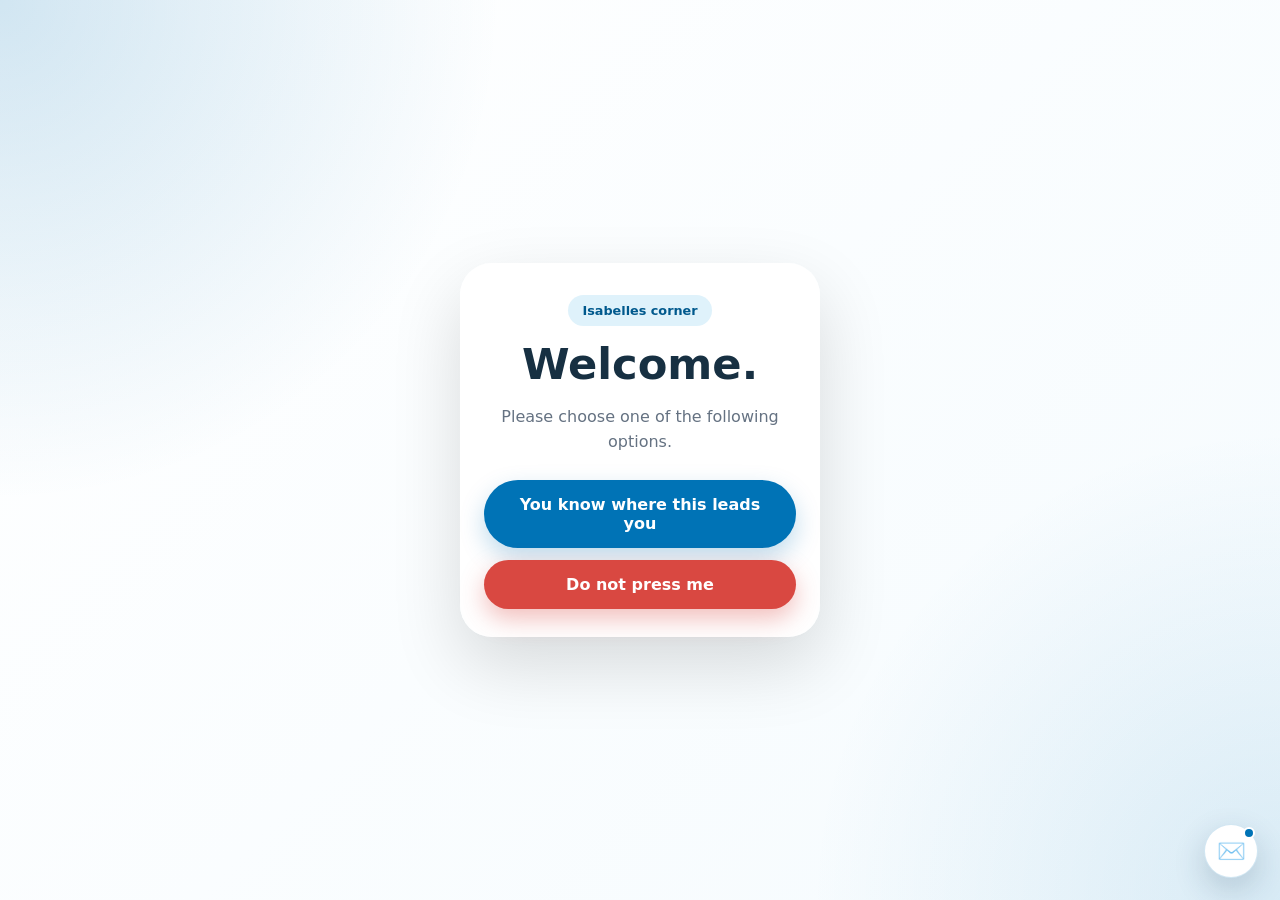
==== index.html @ 35ef5a56 "updates" ====
<!DOCTYPE html>
<html lang="en">
<head>
  <meta charset="UTF-8">
  <meta name="viewport" content="width=device-width, initial-scale=1.0">

  <title>Decision Support Tool</title>

  <link rel="stylesheet" href="style.css">
</head>

<body>
  <main class="landing-page">
    <section class="landing-card">
      <p class="eyebrow">Isabelles corner</p>

      <h1>Welcome.</h1>

      <p class="intro">
        Please choose one of the following options.
      </p>

      <div class="landing-actions">
        <a class="landing-btn primary" href="proposal.html">
          You know where this leads you
        </a>

        <a class="landing-btn danger" href="meme.html">
         Do not press me
        </a>
      </div>
    </section>
  </main>

<!-- Small message button -->
<button
  class="letter-button"
  id="letterButton"
  type="button"
  aria-label="Open message"
>
  ✉️
  <span class="letter-notification"></span>
</button>

<!-- Message popup -->
<div class="letter-overlay hidden" id="letterOverlay">
  <section class="letter-card" role="dialog" aria-modal="true">
    <button
      class="letter-close"
      id="letterClose"
      type="button"
      aria-label="Close message"
    >
      ×
    </button>

    <p class="eyebrow">Incoming message</p>

    <h1>Wizard Stick</h1>

    <div class="letter-content">
      <p>I miss you loads.</p>

      <p>
        Hope you love Italy as much as I do. 💙
      </p>
    </div>

    <button
      class="landing-btn primary"
      id="letterCloseButton"
      type="button"
    >
      Message received
    </button>
  </section>
</div>

<script>
  const letterButton =
    document.getElementById("letterButton");

  const letterOverlay =
    document.getElementById("letterOverlay");

  const letterClose =
    document.getElementById("letterClose");

  const letterCloseButton =
    document.getElementById("letterCloseButton");

  function openLetter() {
    letterOverlay.classList.remove("hidden");
    document.body.classList.add("modal-open");
  }

  function closeLetter() {
    letterOverlay.classList.add("hidden");
    document.body.classList.remove("modal-open");
  }

  letterButton.addEventListener("click", openLetter);
  letterClose.addEventListener("click", closeLetter);
  letterCloseButton.addEventListener("click", closeLetter);

  letterOverlay.addEventListener("click", (event) => {
    if (event.target === letterOverlay) {
      closeLetter();
    }
  });

  document.addEventListener("keydown", (event) => {
    if (
      event.key === "Escape" &&
      !letterOverlay.classList.contains("hidden")
    ) {
      closeLetter();
    }
  });
</script>  
</body>

</html>
---- style.css ----
:root {
  --blue: #0073B6;
  --blue-dark: #00598d;
  --blue-soft: #dff2fb;
  --blue-pale: #f5fbfe;
  --text: #173042;
  --muted: #657282;
}

* {
  margin: 0;
  padding: 0;
  box-sizing: border-box;
}

body {
  min-height: 100vh;
  overflow: hidden;
  font-family: system-ui, -apple-system, BlinkMacSystemFont, "Segoe UI", sans-serif;
  background:
    radial-gradient(circle at top left, rgba(0,115,182,.18), transparent 32%),
    radial-gradient(circle at bottom right, rgba(0,115,182,.12), transparent 30%),
    linear-gradient(135deg,#ffffff,var(--blue-pale));
  color: var(--text);
}

#photoBackground {
  position: fixed;
  inset: 0;
  height: 100dvh;
  pointer-events: none;
  overflow: hidden;
  z-index: 1;
  transition: opacity .45s ease;
}

#photoBackground.hide-photos {
  opacity: 0;
}

.bg-photo {
  position: absolute;
  width: 92px;
  aspect-ratio: 1;
  object-fit: cover;
  border: 7px solid white;
  border-bottom: 18px solid white;
  border-radius: 8px;
  box-shadow: 0 15px 35px rgba(0,0,0,.18);
  opacity: 0;
  transform: scale(.75) rotate(-6deg);
  transition: opacity .6s ease, transform .6s ease;
}

.bg-photo.show {
  opacity: .92;
  transform: scale(1) rotate(var(--rotation));
}

#confettiLayer {
  position: fixed;
  inset: 0;
  pointer-events: none;
  z-index: 50;
  overflow: hidden;
}

.confetti {
  position: absolute;
  top: -30px;
  font-size: 24px;
  animation: fall 1.8s linear forwards;
}

.app {
  position: relative;
  min-height: 100vh;
  display: grid;
  place-items: center;
  padding: 20px;
  z-index: 20;
}

.card {
  width: min(315px, 88vw);
  padding: 28px 20px 22px;
  border-radius: 32px;
  background: rgba(255,255,255,.98);
  backdrop-filter: blur(14px);
  box-shadow: 0 28px 70px rgba(0,0,0,.14);
  text-align: center;
  position: relative;
  z-index: 30;
}

.eyebrow {
  display: inline-block;
  padding: 8px 14px;
  border-radius: 999px;
  background: var(--blue-soft);
  color: var(--blue-dark);
  font-weight: 700;
  font-size: .8rem;
  margin-bottom: 16px;
}

h1 {
  font-size: clamp(1.8rem, 7vw, 2.7rem);
  line-height: 1.05;
}

.intro {
  margin: 18px auto 20px;
  color: var(--muted);
  max-width: 280px;
  line-height: 1.55;
}

.final-line {
  margin: 18px auto 22px;
  color: var(--blue-dark);
  font-weight: 850;
  font-size: 1.1rem;
  line-height: 1.45;
}

.score {
  margin-top: 8px;
  color: var(--muted);
  font-size: .85rem;
}

.achievement {
  margin-top: 10px;
  color: var(--blue-dark);
  font-weight: 800;
  min-height: 22px;
}

.photo-pop {
  animation: photoPop .45s ease;
}

@keyframes photoPop {
  0% { transform: scale(.75) rotate(var(--rotation)); }
  70% { transform: scale(1.08) rotate(var(--rotation)); }
  100% { transform: scale(1) rotate(var(--rotation)); }
}

.button-stage {
  position: relative;
  height: 95px;
  overflow: hidden;
}

.lego-walk {
  font-size: 2rem;
  margin: 10px 0;
  animation: legoWalk 3s ease-in-out forwards;
}

@keyframes legoWalk {
  from {
    transform: translateX(-120px);
    opacity: 0;
  }
  15% {
    opacity: 1;
  }
  to {
    transform: translateX(120px);
    opacity: 0;
  }
}
.btn {
  position: absolute;
  border: none;
  border-radius: 999px;
  padding: 14px 28px;
  font-size: 1rem;
  font-weight: 800;
  cursor: pointer;
  touch-action: manipulation;
  transition:
    left .5s ease,
    top .5s ease,
    transform .3s ease;
}

.yes {
  background: var(--blue);
  color: white;
  box-shadow: 0 10px 25px rgba(0,115,182,.25);
}

.no {
  background: #eef3f7;
  color: #4f5f68;
}

#yesBtn {
  left: 28%;
  top: 50%;
  transform: translate(-50%,-50%);
}

#noBtn {
  left: 72%;
  top: 50%;
  transform: translate(-50%,-50%);
}

.replay {
  position: static;
  transform: none;
  margin-top: 10px;
}

.hint {
  min-height: 24px;
  margin-top: 12px;
  color: var(--muted);
}



@media(max-width:600px) {
  .bg-photo {
    width: 76px;
    border: 5px solid white;
    border-bottom: 13px solid white;
  }


  .card {
    width: min(315px, 88vw);
  }
}

@keyframes fall {
  to {
    transform: translateY(110vh) rotate(720deg);
    opacity: 0;
  }
}

@keyframes pulse {

    0%{
        transform:translate(-50%,-50%) scale(1);
    }

    50%{
        transform:translate(-50%,-50%) scale(1.08);
    }

    100%{
        transform:translate(-50%,-50%) scale(1);
    }

}
.landing-page,
.meme-page {
  min-height: 100dvh;
  display: grid;
  place-items: center;
  padding: 20px;
}

.landing-card,
.sequence-card,
.meme-card {
  width: min(360px, 92vw);
  padding: 32px 24px 28px;
  border-radius: 32px;
  background: rgba(255, 255, 255, 0.98);
  box-shadow: 0 28px 70px rgba(0, 0, 0, 0.14);
  text-align: center;
}

.landing-actions {
  display: grid;
  gap: 12px;
  margin-top: 26px;
}

.landing-btn {
  display: block;
  width: 100%;
  padding: 15px 22px;
  border: none;
  border-radius: 999px;
  font-family: inherit;
  font-size: 1rem;
  font-weight: 800;
  text-align: center;
  text-decoration: none;
  cursor: pointer;
}

.landing-btn.primary {
  background: var(--blue);
  color: white;
  box-shadow: 0 10px 25px rgba(0, 115, 182, 0.25);
}

.landing-btn.secondary {
  background: #eef3f7;
  color: #4f5f68;
}

.sequence-card {
  min-height: 180px;
  display: grid;
  place-items: center;
}

.meme-card {
  width: min(400px, 92vw);
}

.meme-image {
  display: block;
  width: 100%;
  max-height: 60vh;
  object-fit: contain;
  border-radius: 20px;
  margin-bottom: 18px;
}

.meme-caption {
  margin-bottom: 20px;
  color: var(--muted);
  font-weight: 700;
}

@keyframes sequenceFade {
  from {
    opacity: 0;
    transform: translateY(6px);
  }

  to {
    opacity: 1;
    transform: translateY(0);
  }
}

.landing-btn.danger {
    background: #d94841;
    color: white;
    box-shadow: 0 10px 24px rgba(217,72,65,.35);
}

.landing-btn.danger:hover{
    background:#c63b34;
}

.landing-btn.danger:active{
    transform:scale(.97);
}
/* Floating letter */

.letter-button {
  position: fixed;
  right: 22px;
  bottom: 22px;
  z-index: 150;

  width: 54px;
  height: 54px;

  display: grid;
  place-items: center;

  border: 1px solid rgba(0, 115, 182, 0.18);
  border-radius: 50%;

  background: white;
  box-shadow: 0 12px 32px rgba(18, 57, 84, 0.2);

  font-size: 1.45rem;
  cursor: pointer;

  transition:
    transform 180ms ease,
    box-shadow 180ms ease;
}

.letter-button:hover {
  transform: translateY(-3px);
  box-shadow: 0 16px 38px rgba(18, 57, 84, 0.25);
}

.letter-button:active {
  transform: scale(0.94);
}

.letter-notification {
  position: absolute;
  top: 2px;
  right: 2px;

  width: 12px;
  height: 12px;

  border: 2px solid white;
  border-radius: 50%;
  background: var(--blue);
}

/* Message overlay */

.letter-overlay {
  position: fixed;
  inset: 0;
  z-index: 300;

  display: grid;
  place-items: center;

  padding: 20px;
  background: rgba(17, 35, 48, 0.42);
  backdrop-filter: blur(6px);

  animation: letterFadeIn 220ms ease;
}

.letter-card {
  position: relative;

  width: min(350px, 92vw);
  padding: 32px 24px 26px;

  border-radius: 30px;
  background: rgba(255, 255, 255, 0.98);

  box-shadow: 0 30px 80px rgba(0, 0, 0, 0.22);
  text-align: center;

  animation: letterPopIn 280ms ease;
}

.letter-card h1 {
  margin: 0;
  font-size: clamp(1.8rem, 8vw, 2.5rem);
}

.letter-close {
  position: absolute;
  top: 13px;
  right: 15px;

  width: 34px;
  height: 34px;

  border: none;
  border-radius: 50%;
  background: #eef3f7;
  color: #4f5f68;

  font-size: 1.4rem;
  line-height: 1;
  cursor: pointer;
}

.letter-content {
  margin: 22px 0 24px;
  color: var(--text);
  font-size: 1.08rem;
  line-height: 1.65;
}

.letter-content p {
  margin: 0 0 14px;
}

.letter-content p:last-child {
  margin-bottom: 0;
}

.letter-card .landing-btn {
  position: static;
}

.modal-open {
  overflow: hidden;
}

@keyframes letterFadeIn {
  from {
    opacity: 0;
  }

  to {
    opacity: 1;
  }
}

@keyframes letterPopIn {
  from {
    opacity: 0;
    transform: translateY(12px) scale(0.96);
  }

  to {
    opacity: 1;
    transform: translateY(0) scale(1);
  }
}
.hidden,
.letter-overlay.hidden {
  display: none;
}
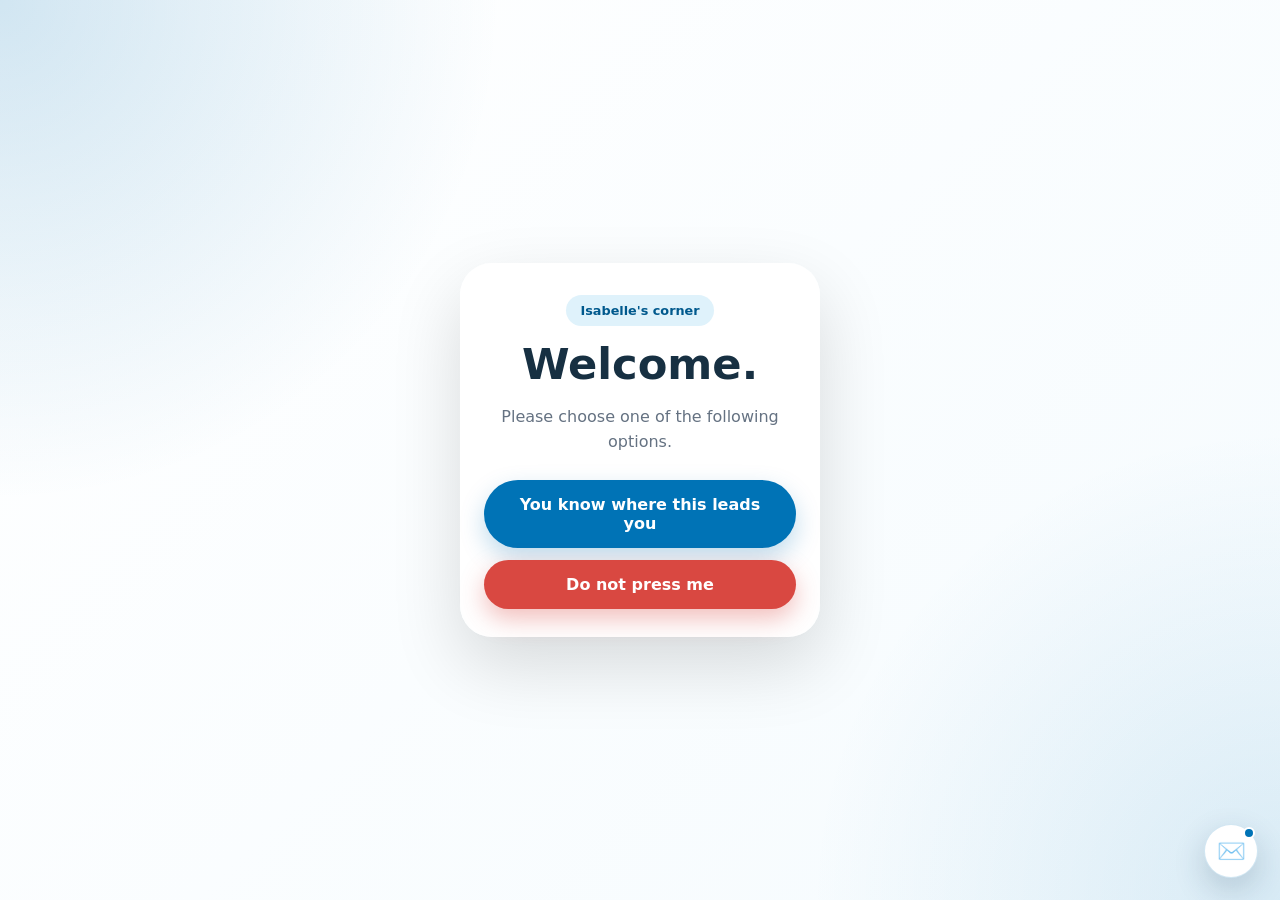
==== commit 91c64ef8: "name update" ====
--- a/index.html
+++ b/index.html
@@ -12,7 +12,7 @@
 <body>
   <main class="landing-page">
     <section class="landing-card">
-      <p class="eyebrow">Isabelles corner</p>
+      <p class="eyebrow">Isabelle's corner</p>
 
       <h1>Welcome.</h1>
 
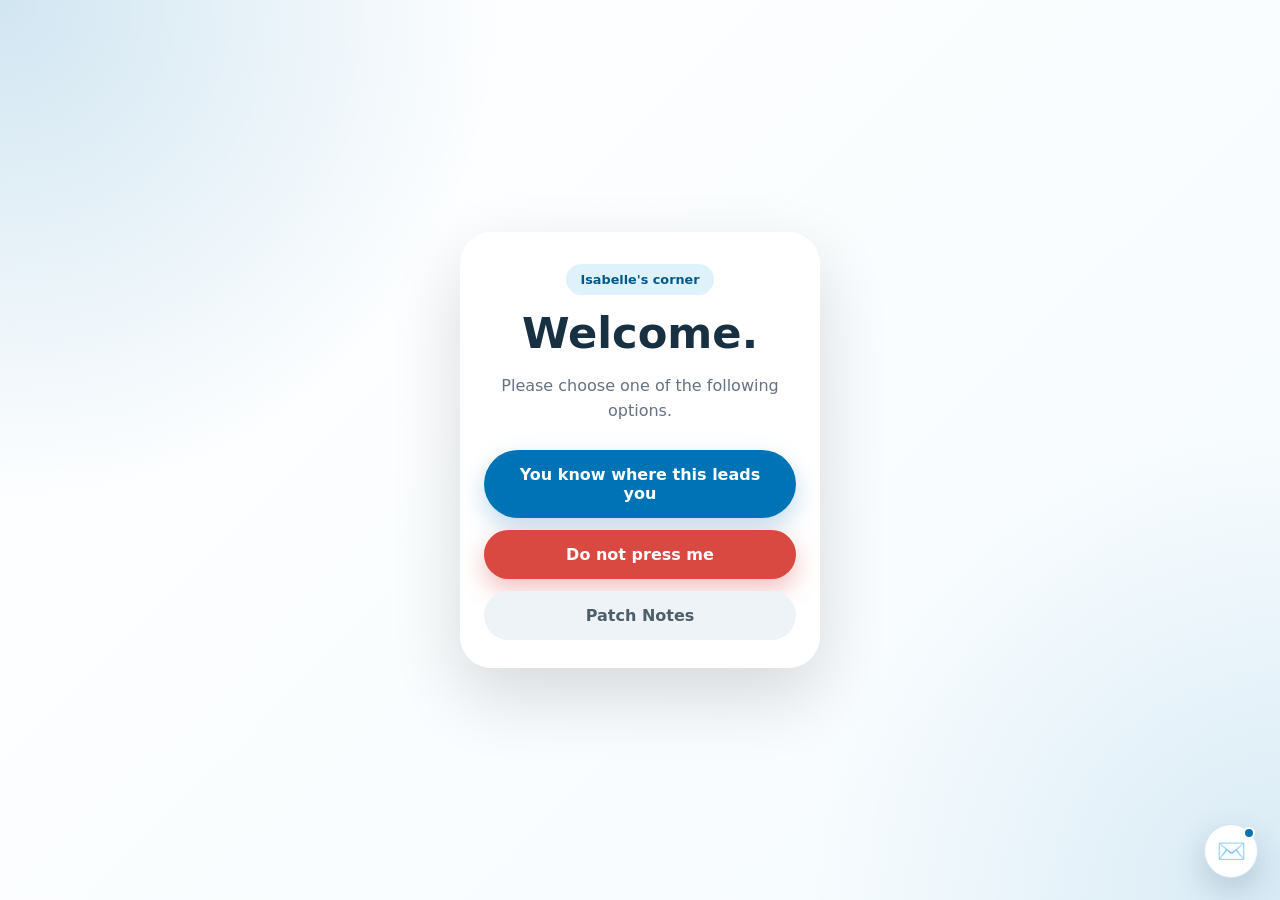
==== commit 76a72f69: "updates" ====
--- a/index.html
+++ b/index.html
@@ -28,6 +28,10 @@
         <a class="landing-btn danger" href="meme.html">
          Do not press me
         </a>
+
+        <a class="landing-btn secondary" href="patchnotes.html">
+          Patch Notes
+        </a>
       </div>
     </section>
   </main>
@@ -57,15 +61,32 @@
 
     <p class="eyebrow">Incoming message</p>
 
-    <h1>Wizard Stick</h1>
+    <h1>Messages</h1>
 
     <div class="letter-content">
-      <p>I miss you loads.</p>
 
-      <p>
-        Hope you love Italy as much as I do. 💙
-      </p>
-    </div>
+  <article class="letter-message newest">
+    <p class="letter-label">New message</p>
+
+    <p>
+      YOU ARE REALLY REALLY HOT. 
+      ABSOLUTELY CANNOT WAIT TO BEND YOU OVER. 
+      Also great boobs, awesome body, literally would not 
+      change a thing. 🩷🩷🩷🩷🩷🩷
+    </p>
+  </article>
+
+  <article class="letter-message">
+    <p class="letter-label">Previous message</p>
+
+    <p>I miss you loads.</p>
+
+    <p>
+      Hope you love Italy as much as I do. 💙
+    </p>
+  </article>
+
+</div>
 
     <button
       class="landing-btn primary"
--- a/style.css
+++ b/style.css
@@ -433,12 +433,23 @@
   padding: 32px 24px 26px;
 
   border-radius: 30px;
-  background: rgba(255, 255, 255, 0.98);
-
-  box-shadow: 0 30px 80px rgba(0, 0, 0, 0.22);
+  background:
+    linear-gradient(
+      145deg,
+      #fff7fb,
+      #ffe7f2
+    );
+
+
+  border: 1px solid rgba(220, 90, 145, 0.22);
+
+  box-shadow:
+    0 30px 80px rgba(180, 70, 120, 0.18);
+
   text-align: center;
 
-  animation: letterPopIn 280ms ease;
+  animation: letterPopIn 280ms ease,
+  gentleMessagePulse 5s ease-in-out 2s infinite;
 }
 
 .letter-card h1 {
@@ -508,7 +519,177 @@
     transform: translateY(0) scale(1);
   }
 }
+
+/* Patch notes */
+
+.patch-page {
+  min-height: 100dvh;
+  padding: 24px 16px 40px;
+  display: block;
+}
+
+.patch-card {
+  width: min(520px, 94vw);
+  margin: 0 auto;
+  padding: 26px 20px 24px;
+  border-radius: 28px;
+  background: rgba(255, 255, 255, 0.98);
+  box-shadow: 0 20px 50px rgba(0, 0, 0, 0.12);
+}
+
+.patch-card > h1 {
+  margin-bottom: 6px;
+}
+
+.patch-version {
+  margin: 0 0 28px;
+  color: var(--muted);
+  font-size: 0.9rem;
+  font-weight: 700;
+}
+
+.patch-entry {
+  margin-bottom: 18px;
+  padding: 18px;
+  border-radius: 18px;
+  border: 1px solid rgba(0, 115, 182, 0.14);
+  border-radius: 22px;
+  background: var(--blue-pale);
+}
+
+.patch-entry.old {
+  opacity: 0.78;
+}
+
+.patch-entry h2 {
+  margin: 0 0 4px;
+  font-size: 1.2rem;
+}
+
+.patch-date {
+  margin: 0 0 16px;
+  color: var(--muted);
+  font-size: 0.8rem;
+}
+
+.patch-entry ul {
+  line-height: 1.5;
+  font-size: 0.95rem;
+}
+
+.patch-entry li + li {
+  margin-top: 4px;
+}
+
+.known-issues {
+  margin-top: 20px;
+  padding-top: 18px;
+  border-top: 1px solid rgba(0, 115, 182, 0.14);
+}
+
+.known-issues h3 {
+  margin: 0 0 10px;
+  color: var(--blue-dark);
+  font-size: 1rem;
+}
+
+.patch-card > .landing-btn {
+  margin-top: 8px;
+}
+.letter-content {
+  display: grid;
+  gap: 14px;
+  margin: 22px 0 24px;
+}
+
+.letter-message {
+  padding: 16px;
+  border-radius: 18px;
+  background: rgba(255, 255, 255, 0.68);
+  border: 1px solid rgba(220, 90, 145, 0.14);
+  text-align: left;
+}
+
+.letter-message.newest {
+  border: 1px solid rgba(220, 90, 145, 0.38);
+
+  box-shadow:
+    0 8px 24px rgba(220, 90, 145, 0.10);
+}
+
+.letter-message p {
+  margin: 0 0 10px;
+  line-height: 1.55;
+}
+
+.letter-message p:last-child {
+  margin-bottom: 0;
+}
+
+.letter-label {
+  color: #b43b72;
+  font-size: 0.75rem;
+  font-weight: 800;
+  text-transform: uppercase;
+  letter-spacing: 0.05em;
+}
+
+.letter-card .eyebrow {
+  background: #ffdbea;
+  color: #a72f67;
+}
+
+.letter-card .letter-close {
+  background: #ffe3ef;
+  color: #9e3764;
+}
+
+.letter-card .landing-btn.primary {
+  background: #d95791;
+  color: white;
+
+  box-shadow:
+    0 10px 25px rgba(217, 87, 145, 0.28);
+
+  transition:
+    background 180ms ease,
+    transform 180ms ease,
+    box-shadow 180ms ease;
+}
+
+.letter-card .landing-btn.primary:hover {
+  background: #c74680;
+
+  box-shadow:
+    0 13px 30px rgba(217, 87, 145, 0.35);
+}
+
+.letter-card .landing-btn.primary:active {
+  transform: scale(0.97);
+}
+
+@keyframes gentleMessagePulse {
+  0%,
+  88%,
+  100% {
+    transform: scale(1);
+    box-shadow:
+      0 30px 80px rgba(180, 70, 120, 0.18);
+  }
+
+  94% {
+    transform: scale(1.018);
+    box-shadow:
+      0 34px 90px rgba(220, 90, 145, 0.28);
+  }
+}
+
+
 .hidden,
 .letter-overlay.hidden {
   display: none;
+}
+body:has(.patch-page) {
+  overflow-y: auto;
+  overflow-x: hidden;
 }
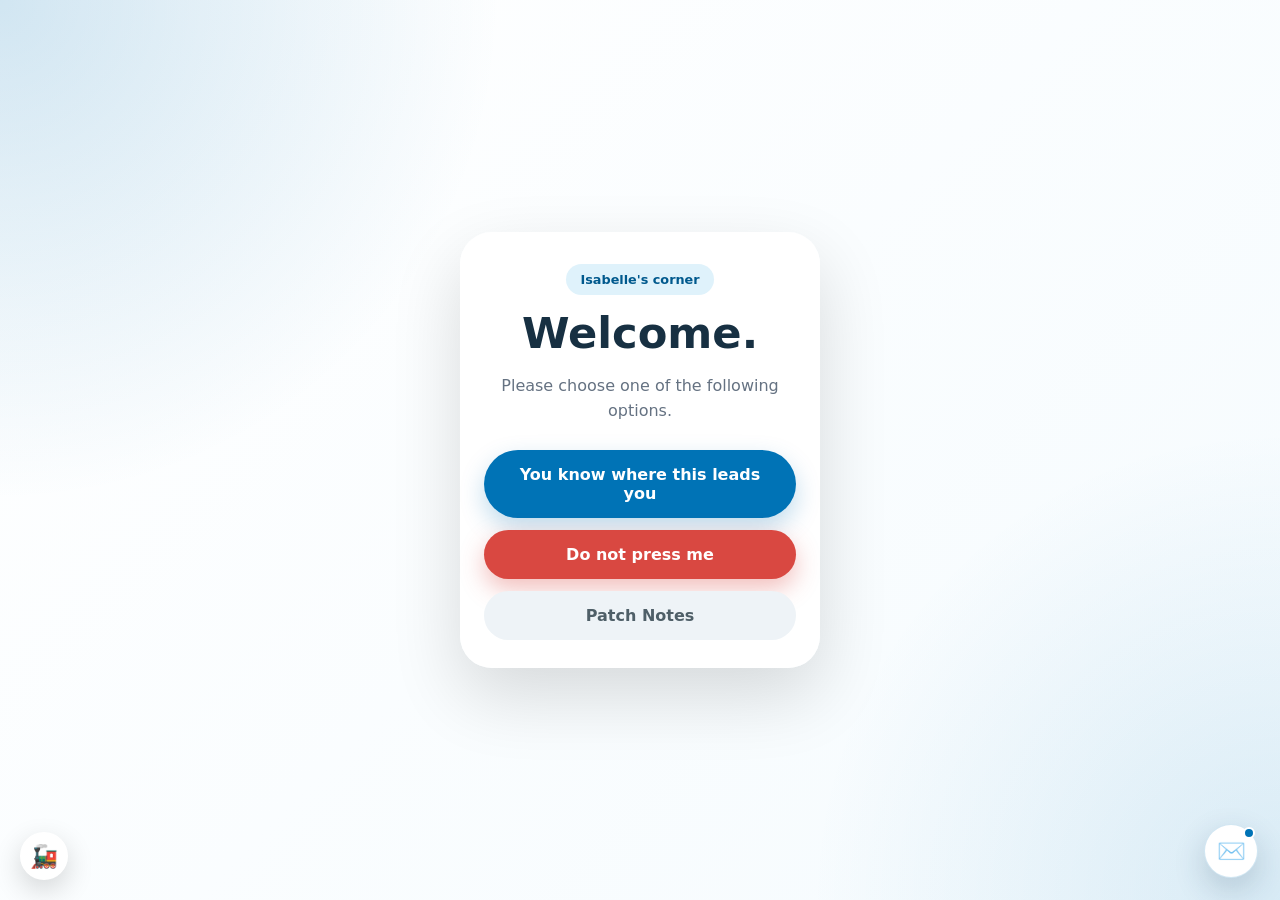
==== commit ce136f3d: "train" ====
--- a/index.html
+++ b/index.html
@@ -98,6 +98,8 @@
   </section>
 </div>
 
+
+
 <script>
   const letterButton =
     document.getElementById("letterButton");
@@ -139,7 +141,64 @@
       closeLetter();
     }
   });
-</script>  
+</script>
+<!-- Tiny train Easter egg -->
+<button
+  class="train-button"
+  id="trainButton"
+  type="button"
+  aria-label="Open train surprise"
+>
+  🚂
+</button>
+
+<div class="train-overlay hidden" id="trainOverlay">
+  <section class="train-card">
+    <button
+      class="train-close"
+      id="trainClose"
+      type="button"
+      aria-label="Close"
+    >
+      ×
+    </button>
+
+    <img
+      src="Images/thomas.jpg"
+      alt="Thomas the Tank Engine"
+      class="thomas-image"
+    >
+
+    <p class="train-caption">
+      You found the train.
+    </p>
+  </section>
+</div>
+
+<script>
+  const trainButton = document.getElementById("trainButton");
+  const trainOverlay = document.getElementById("trainOverlay");
+  const trainClose = document.getElementById("trainClose");
+
+  trainButton.addEventListener("click", function () {
+    trainOverlay.classList.remove("hidden");
+  });
+
+  trainClose.addEventListener("click", function () {
+    trainOverlay.classList.add("hidden");
+  });
+
+  trainOverlay.addEventListener("click", function (event) {
+    if (event.target === trainOverlay) {
+      trainOverlay.classList.add("hidden");
+    }
+  });
+</script>
+
 </body>
-
 </html>
+
+
+</body>
+
+</html>
--- a/style.css
+++ b/style.css
@@ -684,12 +684,111 @@
   }
 }
 
-
-.hidden,
-.letter-overlay.hidden {
+.train-button {
+  position: fixed;
+  left: 20px;
+  bottom: 20px;
+  z-index: 140;
+
+  width: 48px;
+  height: 48px;
+
+  border: none;
+  border-radius: 50%;
+
+  background: white;
+  box-shadow: 0 10px 28px rgba(0,0,0,.16);
+
+  font-size: 1.4rem;
+  cursor: pointer;
+
+  transition: transform 180ms ease;
+}
+
+.train-button:hover {
+  transform: translateX(4px);
+}
+
+.train-button:active {
+  transform: scale(.95);
+}
+
+.train-overlay {
+  position: fixed;
+  inset: 0;
+  z-index: 400;
+
+  display: grid;
+  place-items: center;
+
+  padding: 20px;
+
+  background: rgba(10,20,30,.45);
+  backdrop-filter: blur(6px);
+}
+
+.train-card {
+  position: relative;
+
+  width: min(380px, 92vw);
+
+  padding: 22px;
+
+  border-radius: 28px;
+
+  background: white;
+
+  box-shadow: 0 30px 80px rgba(0,0,0,.25);
+
+  text-align: center;
+}
+
+.thomas-image {
+  width: 100%;
+  max-height: 65vh;
+
+  object-fit: contain;
+
+  border-radius: 18px;
+}
+
+.train-caption {
+  margin-top: 14px;
+
+  color: var(--muted);
+
+  font-weight: 700;
+}
+
+.train-close {
+  position: absolute;
+  top: 10px;
+  right: 12px;
+
+  width: 34px;
+  height: 34px;
+
+  border: none;
+  border-radius: 50%;
+
+  background: #eef3f7;
+
+  font-size: 1.4rem;
+
+  cursor: pointer;
+}
+
+.train-overlay.hidden {
   display: none;
 }
+
 body:has(.patch-page) {
   overflow-y: auto;
   overflow-x: hidden;
+}
+
+.hidden,
+.train-overlay.hidden,
+.letter-overlay.hidden {
+  display: none;
 }
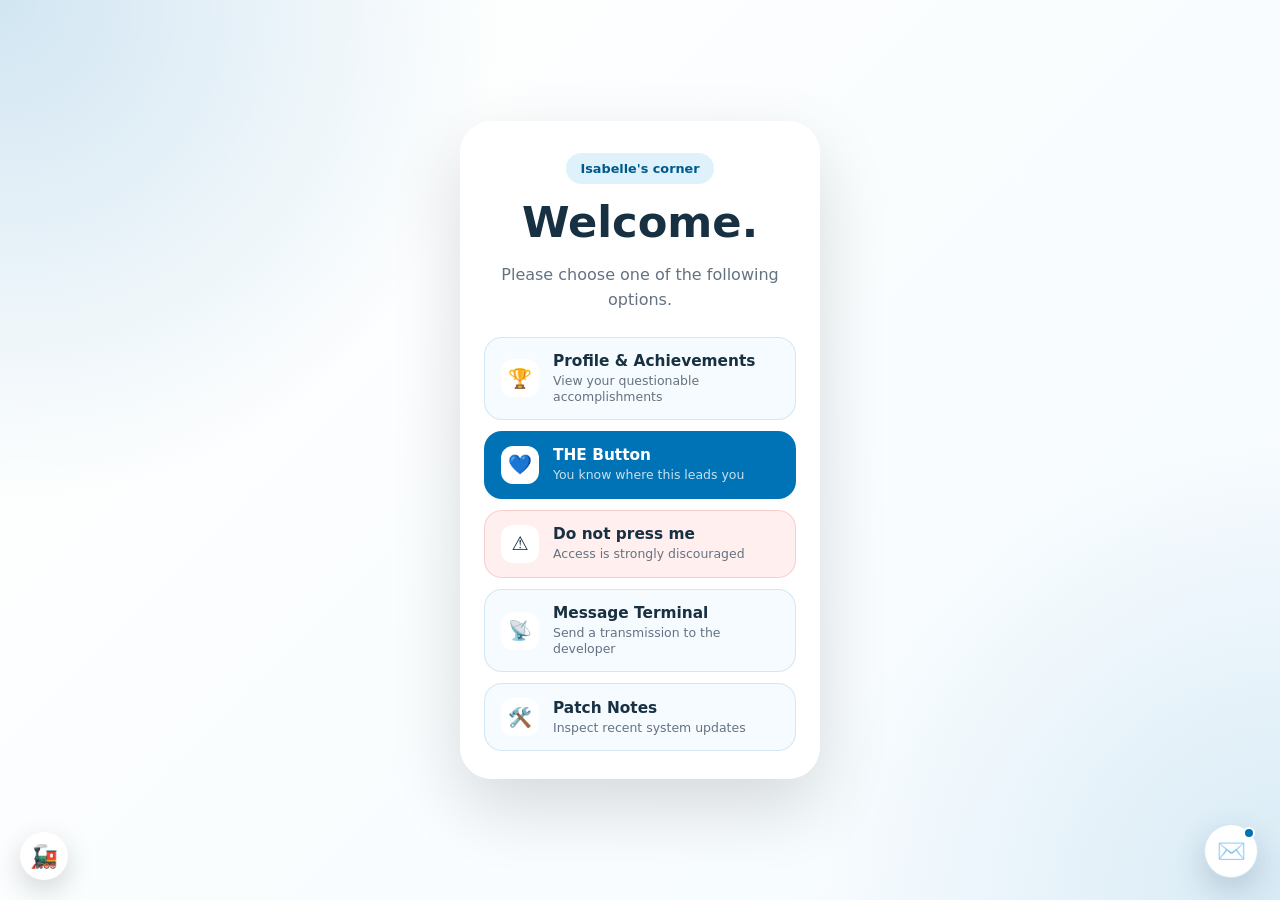
==== commit 8cb05546: "added a lot of new stuff" ====
--- a/index.html
+++ b/index.html
@@ -19,18 +19,47 @@
       <p class="intro">
         Please choose one of the following options.
       </p>
-
-      <div class="landing-actions">
-        <a class="landing-btn primary" href="proposal.html">
-          You know where this leads you
-        </a>
-
-        <a class="landing-btn danger" href="meme.html">
-         Do not press me
-        </a>
-
-        <a class="landing-btn secondary" href="patchnotes.html">
-          Patch Notes
+      
+      <div class="main-menu">
+        <a class="menu-item" href="achievements.html">
+          <span class="menu-icon">🏆</span>
+          <span>
+            <strong>Profile & Achievements</strong>
+            <small>View your questionable accomplishments</small>
+          </span>
+        </a>
+        <a class="menu-item primary-menu" href="proposal.html">
+          <span class="menu-icon">💙</span>
+          <span>
+            <strong>THE Button</strong>
+            <small>You know where this leads you</small>
+          </span>
+        </a>
+
+        <a class="menu-item danger-menu" href="meme.html">
+          <span class="menu-icon">⚠️</span>
+          <span>
+            <strong>Do not press me</strong>
+            <small>Access is strongly discouraged</small>
+          </span>
+        </a>
+
+        <a class="menu-item" href="terminal.html">
+          <span class="menu-icon">📡</span>
+          <span>
+            <strong>Message Terminal</strong>
+            <small>Send a transmission to the developer</small>
+          </span>
+        </a>
+
+        
+
+        <a class="menu-item" href="patchnotes.html">
+          <span class="menu-icon">🛠️</span>
+          <span>
+            <strong>Patch Notes</strong>
+            <small>Inspect recent system updates</small>
+          </span>
         </a>
       </div>
     </section>
@@ -65,26 +94,53 @@
 
     <div class="letter-content">
 
-  <article class="letter-message newest">
+  <!-- Always visible -->
+  <article class="letter-message newest"
+    id="newestMessage">
     <p class="letter-label">New message</p>
 
     <p>
-      YOU ARE REALLY REALLY HOT. 
-      ABSOLUTELY CANNOT WAIT TO BEND YOU OVER. 
-      Also great boobs, awesome body, literally would not 
-      change a thing. 🩷🩷🩷🩷🩷🩷
+      Hallo Lieblings-Mensch,
+      ich mag deine Wurst, weil sie billig und lecker ist.
+      Miss you so much and cannot wait to see you again 🩷🩷🩷
     </p>
   </article>
 
-  <article class="letter-message">
-    <p class="letter-label">Previous message</p>
-
-    <p>I miss you loads.</p>
-
-    <p>
-      Hope you love Italy as much as I do. 💙
-    </p>
-  </article>
+  <!-- Archive -->
+  <details class="message-archive">
+
+    <summary>
+      📂 Previous messages
+      <span class="archive-count">2</span>
+    </summary>
+
+    <div class="archived-messages">
+
+      <article class="letter-message archived">
+        <p class="letter-label">Message #2</p>
+
+        <p>
+          YOU ARE REALLY REALLY HOT.
+          ABSOLUTELY CANNOT WAIT TO BEND YOU OVER.
+          Also great boobs, awesome body,
+          literally would not change a thing.
+          🩷🩷🩷🩷🩷🩷
+        </p>
+      </article>
+
+      <article class="letter-message archived">
+        <p class="letter-label">Message #1</p>
+
+        <p>I miss you loads.</p>
+
+        <p>
+          Hope you love Italy as much as I do. 💙
+        </p>
+      </article>
+
+    </div>
+
+  </details>
 
 </div>
 
@@ -116,7 +172,32 @@
   function openLetter() {
     letterOverlay.classList.remove("hidden");
     document.body.classList.add("modal-open");
+    unlockAchievement("mail-reader");
   }
+  const newestMessage =
+    document.getElementById("newestMessage");
+
+  newestMessage.addEventListener("click", () => {
+
+    unlockAchievement("hopeless-romantic");
+
+    newestMessage.classList.add("message-clicked");
+
+});
+newestMessage.addEventListener("click", () => {
+
+    unlockAchievement("hopeless-romantic");
+
+    const heart = document.createElement("span");
+
+    heart.textContent = "🩷";
+    heart.className = "floating-heart";
+
+    newestMessage.appendChild(heart);
+
+    setTimeout(() => heart.remove(),1200);
+
+});
 
   function closeLetter() {
     letterOverlay.classList.add("hidden");
@@ -174,7 +255,7 @@
     </p>
   </section>
 </div>
-
+<script src="achievements.js"></script>
 <script>
   const trainButton = document.getElementById("trainButton");
   const trainOverlay = document.getElementById("trainOverlay");
@@ -182,6 +263,7 @@
 
   trainButton.addEventListener("click", function () {
     trainOverlay.classList.remove("hidden");
+    unlockAchievement("train-spotter");
   });
 
   trainClose.addEventListener("click", function () {
@@ -197,8 +279,3 @@
 
 </body>
 </html>
-
-
-</body>
-
-</html>
--- a/style.css
+++ b/style.css
@@ -429,27 +429,31 @@
 .letter-card {
   position: relative;
 
-  width: min(350px, 92vw);
+  width: min(380px, 92vw);
+  max-height: 85vh;
+
+  display: flex;
+  flex-direction: column;
+
   padding: 32px 24px 26px;
 
   border-radius: 30px;
-  background:
-    linear-gradient(
-      145deg,
-      #fff7fb,
-      #ffe7f2
-    );
-
-
-  border: 1px solid rgba(220, 90, 145, 0.22);
+  background: linear-gradient(
+    145deg,
+    #fff7fb,
+    #ffe7f2
+  );
+
+  border: 1px solid rgba(220,90,145,.22);
 
   box-shadow:
-    0 30px 80px rgba(180, 70, 120, 0.18);
+    0 30px 80px rgba(180,70,120,.18);
 
   text-align: center;
 
-  animation: letterPopIn 280ms ease,
-  gentleMessagePulse 5s ease-in-out 2s infinite;
+  animation:
+    letterPopIn .28s ease,
+    gentleMessagePulse 5s ease-in-out 2s infinite;
 }
 
 .letter-card h1 {
@@ -597,9 +601,48 @@
   margin-top: 8px;
 }
 .letter-content {
+
+  flex: 1;
+
   display: grid;
   gap: 14px;
+
   margin: 22px 0 24px;
+
+  overflow-y: auto;
+
+  max-height: 42vh;
+
+  padding-right: 6px;
+}
+.letter-content::-webkit-scrollbar{
+    width:8px;
+}
+
+.letter-content::-webkit-scrollbar-thumb{
+    background:#e7a9c7;
+    border-radius:999px;
+}
+
+.letter-content::-webkit-scrollbar-track{
+    background:transparent;
+}
+
+.message-archive[open] .archived-messages{
+    animation: archiveReveal .25s ease;
+}
+
+@keyframes archiveReveal{
+
+    from{
+        opacity:0;
+        transform:translateY(-6px);
+    }
+
+    to{
+        opacity:1;
+        transform:translateY(0);
+    }
 }
 
 .letter-message {
@@ -777,7 +820,628 @@
 
   cursor: pointer;
 }
-
+/* Main application menu */
+
+.main-menu {
+  display: grid;
+  gap: 11px;
+  margin-top: 24px;
+}
+
+.menu-item {
+  display: flex;
+  align-items: center;
+  gap: 14px;
+
+  width: 100%;
+  padding: 14px 16px;
+
+  border: 1px solid rgba(0, 115, 182, 0.14);
+  border-radius: 18px;
+
+  background: var(--blue-pale);
+  color: var(--text);
+
+  text-align: left;
+  text-decoration: none;
+
+  transition:
+    transform 180ms ease,
+    box-shadow 180ms ease,
+    background 180ms ease;
+}
+
+.menu-item:hover {
+  transform: translateY(-2px);
+  box-shadow: 0 12px 26px rgba(0, 115, 182, 0.12);
+}
+
+.menu-item:active {
+  transform: scale(0.98);
+}
+
+.menu-item strong,
+.menu-item small {
+  display: block;
+}
+
+.menu-item strong {
+  font-size: 0.96rem;
+}
+
+.menu-item small {
+  margin-top: 3px;
+  color: var(--muted);
+  font-size: 0.78rem;
+  line-height: 1.3;
+}
+
+.menu-icon {
+  width: 38px;
+  height: 38px;
+  flex-shrink: 0;
+
+  display: grid;
+  place-items: center;
+
+  border-radius: 12px;
+  background: white;
+
+  font-size: 1.2rem;
+}
+
+.primary-menu {
+  background: var(--blue);
+  color: white;
+}
+
+.primary-menu small {
+  color: rgba(255, 255, 255, 0.78);
+}
+
+.danger-menu {
+  border-color: rgba(205, 63, 60, 0.18);
+  background: #fff0ef;
+}
+
+.version-label {
+  margin: 20px 0 0;
+  color: var(--muted);
+  font-size: 0.75rem;
+  text-align: center;
+}
+
+/* Message Terminal */
+
+.terminal-page {
+  min-height: 100dvh;
+  padding: 24px 16px 40px;
+}
+
+.terminal-card {
+  width: min(430px, 94vw);
+  margin: 0 auto;
+  padding: 30px 22px 26px;
+
+  border-radius: 30px;
+  background: rgba(255, 255, 255, 0.98);
+  box-shadow: 0 24px 65px rgba(0, 0, 0, 0.13);
+}
+
+.message-form {
+  display: grid;
+  gap: 10px;
+  margin-top: 24px;
+}
+
+.message-form label {
+  margin-top: 6px;
+  color: var(--text);
+  font-size: 0.82rem;
+  font-weight: 800;
+}
+
+.message-form select,
+.message-form textarea {
+  width: 100%;
+  padding: 13px 14px;
+
+  border: 1px solid rgba(0, 115, 182, 0.2);
+  border-radius: 15px;
+
+  background: var(--blue-pale);
+  color: var(--text);
+
+  font-family: inherit;
+  font-size: 1rem;
+}
+
+.message-form textarea {
+  resize: vertical;
+  min-height: 145px;
+}
+
+.message-form select:focus,
+.message-form textarea:focus {
+  border-color: var(--blue);
+  outline: 3px solid rgba(0, 115, 182, 0.1);
+}
+
+.character-count {
+  margin: -4px 3px 4px;
+  color: var(--muted);
+  font-size: 0.75rem;
+  text-align: right;
+}
+
+.message-form .landing-btn {
+  position: static;
+  margin-top: 8px;
+}
+
+.message-form .landing-btn:disabled {
+  cursor: wait;
+  opacity: 0.65;
+}
+
+.transmission-success {
+  padding: 28px 8px 8px;
+  text-align: center;
+}
+
+.terminal-status {
+  width: 60px;
+  height: 60px;
+  margin: 0 auto 18px;
+
+  display: grid;
+  place-items: center;
+
+  border-radius: 50%;
+  background: var(--blue);
+  color: white;
+
+  font-size: 1.8rem;
+  font-weight: 900;
+}
+
+.transmission-success h2 {
+  margin-bottom: 10px;
+}
+
+.transmission-success p {
+  margin-bottom: 24px;
+  color: var(--muted);
+}
+
+.transmission-success .landing-btn {
+  position: static;
+}
+
+.form-error {
+  margin: 14px 0 0;
+  color: #b83333;
+  font-size: 0.85rem;
+  font-weight: 750;
+  text-align: center;
+}
+
+/* Achievements */
+
+/* Compact profile and achievement page */
+
+.profile-body {
+  min-height: 100vh;
+  overflow-x: hidden;
+  overflow-y: auto;
+}
+
+.profile-page {
+  width: 100%;
+  min-height: 100dvh;
+  padding: 18px 14px 36px;
+}
+
+.profile-card {
+  width: min(390px, 94vw);
+  margin: 0 auto;
+  padding: 22px 18px 20px;
+
+  border: 1px solid rgba(0, 115, 182, 0.12);
+  border-radius: 26px;
+
+  background: rgba(255, 255, 255, 0.98);
+
+  box-shadow:
+    0 18px 48px rgba(18, 57, 84, 0.13);
+}
+
+.profile-header {
+  display: flex;
+  align-items: center;
+  gap: 13px;
+}
+
+.profile-avatar {
+  width: 50px;
+  height: 50px;
+  flex-shrink: 0;
+
+  display: grid;
+  place-items: center;
+
+  border-radius: 16px;
+  background: var(--blue);
+  color: white;
+
+  font-size: 1.3rem;
+  font-weight: 900;
+
+  box-shadow:
+    0 8px 20px rgba(0, 115, 182, 0.22);
+}
+
+.profile-identity {
+  min-width: 0;
+}
+
+.profile-label,
+.section-label {
+  margin: 0 0 3px;
+
+  color: var(--blue-dark);
+
+  font-size: 0.68rem;
+  font-weight: 850;
+  letter-spacing: 0.07em;
+  text-transform: uppercase;
+}
+
+.profile-identity h1 {
+  margin: 0;
+  font-size: 1.65rem;
+  line-height: 1.05;
+}
+
+.profile-identity > p:last-child {
+  margin: 4px 0 0;
+  color: var(--muted);
+  font-size: 0.8rem;
+}
+
+.profile-status {
+  margin-top: 18px;
+  padding: 13px 14px;
+
+  border-radius: 16px;
+  background: var(--blue-pale);
+}
+
+.status-heading {
+  display: flex;
+  justify-content: space-between;
+  gap: 10px;
+
+  margin-bottom: 8px;
+
+  color: var(--muted);
+  font-size: 0.78rem;
+}
+
+.status-heading strong {
+  color: var(--blue-dark);
+}
+
+.status-bar,
+.achievement-progress-bar {
+  height: 7px;
+  overflow: hidden;
+
+  border-radius: 999px;
+  background: rgba(0, 115, 182, 0.12);
+}
+
+.status-fill {
+  width: 100%;
+  height: 100%;
+
+  border-radius: inherit;
+  background: var(--blue);
+}
+
+.progress-section {
+  margin-top: 14px;
+  padding: 13px 14px;
+
+  border: 1px solid rgba(0, 115, 182, 0.12);
+  border-radius: 16px;
+}
+
+.progress-heading {
+  display: flex;
+  align-items: center;
+  justify-content: space-between;
+  gap: 14px;
+
+  margin-bottom: 10px;
+}
+
+.progress-heading strong {
+  font-size: 0.86rem;
+}
+
+.progress-percent {
+  color: var(--blue-dark);
+  font-size: 0.82rem;
+  font-weight: 850;
+}
+
+.achievement-progress-fill {
+  width: 0;
+  height: 100%;
+
+  border-radius: inherit;
+  background: var(--blue);
+
+  transition: width 500ms ease;
+}
+
+.achievement-section {
+  margin-top: 18px;
+}
+
+.section-heading {
+  display: flex;
+  align-items: baseline;
+  justify-content: space-between;
+  gap: 14px;
+
+  margin-bottom: 10px;
+}
+
+.section-heading h2 {
+  margin: 0;
+  font-size: 1.05rem;
+}
+
+.section-heading span {
+  color: var(--muted);
+  font-size: 0.72rem;
+}
+
+.compact-achievement-list {
+  display: grid;
+  gap: 8px;
+}
+
+.compact-achievement {
+  display: grid;
+  grid-template-columns: 38px minmax(0, 1fr) 24px;
+  align-items: center;
+  gap: 10px;
+
+  padding: 10px 11px;
+
+  border-radius: 14px;
+}
+
+.compact-achievement.unlocked {
+  border: 1px solid rgba(0, 115, 182, 0.13);
+  background: var(--blue-pale);
+}
+
+.compact-achievement.locked {
+  border: 1px dashed rgba(101, 114, 130, 0.2);
+  background: #f3f5f6;
+  opacity: 0.64;
+}
+
+.compact-achievement-icon {
+  width: 38px;
+  height: 38px;
+
+  display: grid;
+  place-items: center;
+
+  border-radius: 12px;
+  background: white;
+
+  font-size: 1.15rem;
+}
+
+.locked-icon {
+  color: var(--muted);
+  font-weight: 900;
+}
+
+.compact-achievement-text {
+  min-width: 0;
+}
+
+.compact-achievement-text h3 {
+  margin: 0 0 2px;
+
+  overflow: hidden;
+
+  color: var(--text);
+  font-size: 0.85rem;
+  line-height: 1.2;
+  text-overflow: ellipsis;
+  white-space: nowrap;
+}
+
+.compact-achievement-text p {
+  margin: 0;
+
+  display: -webkit-box;
+  overflow: hidden;
+  -webkit-box-orient: vertical;
+  -webkit-line-clamp: 2;
+
+  color: var(--muted);
+  font-size: 0.7rem;
+  line-height: 1.35;
+}
+
+.achievement-state {
+  color: var(--blue);
+  font-size: 0.88rem;
+  font-weight: 900;
+  text-align: center;
+}
+
+.locked-state {
+  filter: grayscale(1);
+  font-size: 0.75rem;
+}
+
+.profile-home {
+  position: static;
+  margin-top: 18px;
+}
+
+@media (max-width: 380px) {
+  .profile-page {
+    padding-right: 10px;
+    padding-left: 10px;
+  }
+
+  .profile-card {
+    width: 100%;
+    padding: 19px 14px 17px;
+  }
+
+  .compact-achievement {
+    grid-template-columns: 34px minmax(0, 1fr) 20px;
+    gap: 8px;
+    padding: 9px;
+  }
+
+  .compact-achievement-icon {
+    width: 34px;
+    height: 34px;
+  }
+}
+/* Collapsible message archive */
+
+.message-archive {
+  overflow: hidden;
+
+  border: 1px solid rgba(220, 90, 145, 0.2);
+  border-radius: 18px;
+
+  background: rgba(255, 255, 255, 0.5);
+}
+
+.message-archive summary {
+  display: flex;
+  align-items: center;
+  justify-content: space-between;
+  gap: 12px;
+
+  padding: 14px 16px;
+
+  color: #a72f67;
+  font-size: 0.88rem;
+  font-weight: 800;
+
+  cursor: pointer;
+  list-style: none;
+  user-select: none;
+}
+
+.message-archive summary::-webkit-details-marker {
+  display: none;
+}
+
+.message-archive summary::after {
+  content: "⌄";
+  margin-left: auto;
+
+  font-size: 1rem;
+
+  transition: transform 180ms ease;
+}
+
+.message-archive[open] summary::after {
+  transform: rotate(180deg);
+}
+
+.archive-count {
+  min-width: 23px;
+  height: 23px;
+
+  display: inline-grid;
+  place-items: center;
+
+  margin-left: auto;
+  padding: 0 7px;
+
+  border-radius: 999px;
+
+  background: #ffdbea;
+  color: #a72f67;
+
+  font-size: 0.72rem;
+  font-weight: 850;
+}
+
+.archived-messages {
+  display: grid;
+  gap: 12px;
+
+  padding: 0 12px 12px;
+}
+
+.letter-message.archived {
+  background: rgba(255, 255, 255, 0.72);
+  opacity: 0.9;
+}
+.message-clicked{
+
+    animation:
+        heartBeat .45s ease;
+}
+
+@keyframes heartBeat{
+
+    0%{
+        transform:scale(1);
+    }
+
+    35%{
+        transform:scale(1.03);
+    }
+
+    100%{
+        transform:scale(1);
+    }
+}
+
+.floating-heart{
+
+    position:absolute;
+
+    right:18px;
+    bottom:18px;
+
+    animation:heartFloat 1.2s forwards;
+
+    pointer-events:none;
+}
+
+@keyframes heartFloat{
+
+    from{
+        opacity:1;
+        transform:translateY(0) scale(1);
+    }
+
+    to{
+        opacity:0;
+        transform:translateY(-45px) scale(1.5);
+    }
+}
 .train-overlay.hidden {
   display: none;
 }
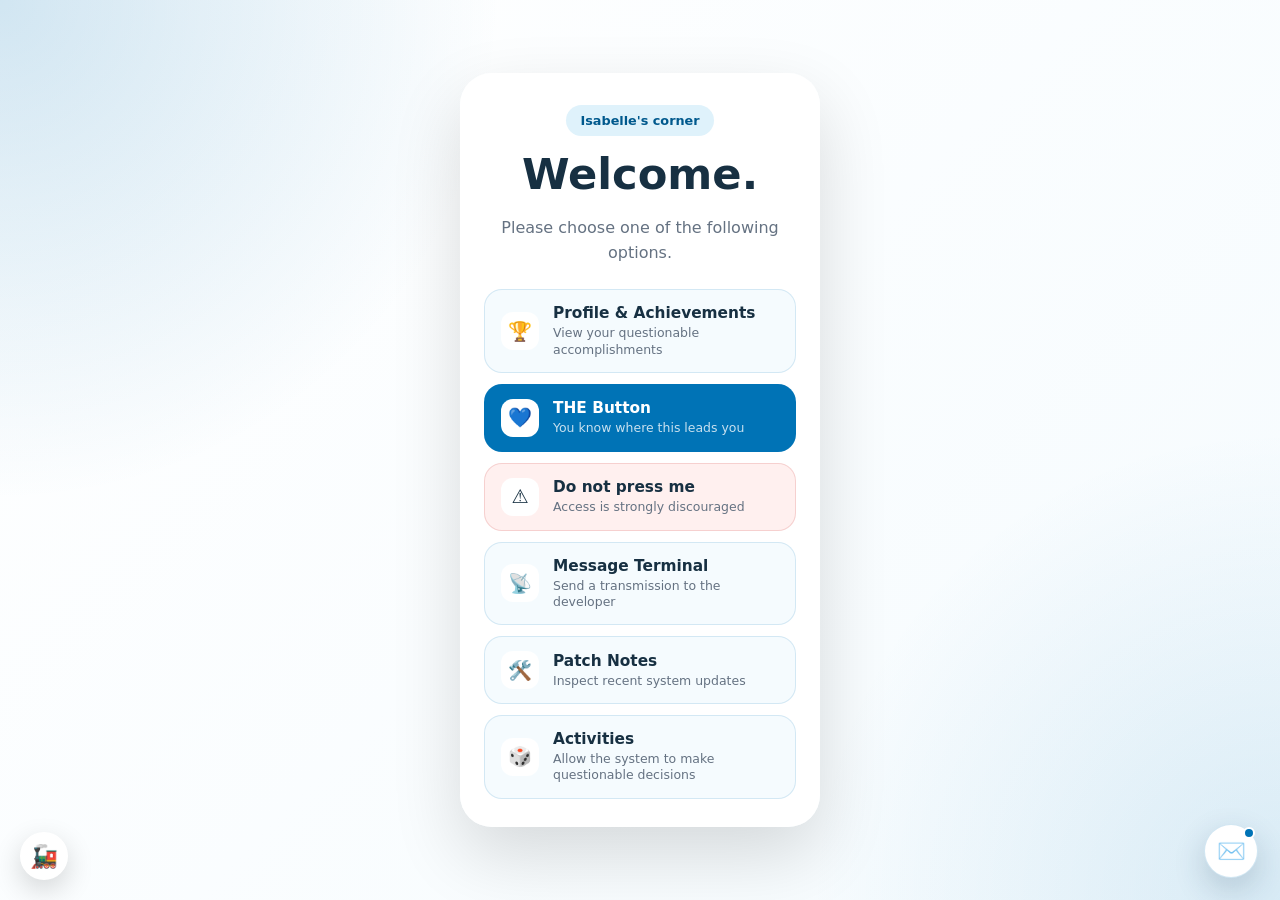
==== commit 45a7ad0e: "a LOT of changes" ====
--- a/index.html
+++ b/index.html
@@ -59,6 +59,15 @@
           <span>
             <strong>Patch Notes</strong>
             <small>Inspect recent system updates</small>
+          </span>
+        </a>
+
+        <a class="menu-item" href="activities/activities.html">
+          <span class="menu-icon">🎲</span>
+
+          <span>
+            <strong>Activities</strong>
+            <small>Allow the system to make questionable decisions</small>
           </span>
         </a>
       </div>
@@ -92,55 +101,28 @@
 
     <h1>Messages</h1>
 
-    <div class="letter-content">
-
-  <!-- Always visible -->
-  <article class="letter-message newest"
-    id="newestMessage">
+<div class="letter-content">
+
+  <article
+    class="letter-message newest"
+    id="newestMessage"
+  >
     <p class="letter-label">New message</p>
 
-    <p>
-      Hallo Lieblings-Mensch,
-      ich mag deine Wurst, weil sie billig und lecker ist.
-      Miss you so much and cannot wait to see you again 🩷🩷🩷
+    <p>Hello beautiful🌹, hope you have a safe journey to the airport and ultimately to Melbourne as well.
+      Hopefully the goodbyes aren't that bad and that you won't cry too much. Thinking about you
+      and cannot wait to finally give you loads of snogs. Don't forget you are sexy as fuck ❤️❤️❤️
     </p>
   </article>
 
-  <!-- Archive -->
-  <details class="message-archive">
-
-    <summary>
-      📂 Previous messages
-      <span class="archive-count">2</span>
-    </summary>
-
-    <div class="archived-messages">
-
-      <article class="letter-message archived">
-        <p class="letter-label">Message #2</p>
-
-        <p>
-          YOU ARE REALLY REALLY HOT.
-          ABSOLUTELY CANNOT WAIT TO BEND YOU OVER.
-          Also great boobs, awesome body,
-          literally would not change a thing.
-          🩷🩷🩷🩷🩷🩷
-        </p>
-      </article>
-
-      <article class="letter-message archived">
-        <p class="letter-label">Message #1</p>
-
-        <p>I miss you loads.</p>
-
-        <p>
-          Hope you love Italy as much as I do. 💙
-        </p>
-      </article>
-
-    </div>
-
-  </details>
+  <a
+    class="message-archive-link"
+    href="messages.html"
+  >
+    <span>📂 Previous messages</span>
+    <span class="archive-count">3</span>
+    <span class="archive-arrow">›</span>
+  </a>
 
 </div>
 
@@ -154,75 +136,6 @@
   </section>
 </div>
 
-
-
-<script>
-  const letterButton =
-    document.getElementById("letterButton");
-
-  const letterOverlay =
-    document.getElementById("letterOverlay");
-
-  const letterClose =
-    document.getElementById("letterClose");
-
-  const letterCloseButton =
-    document.getElementById("letterCloseButton");
-
-  function openLetter() {
-    letterOverlay.classList.remove("hidden");
-    document.body.classList.add("modal-open");
-    unlockAchievement("mail-reader");
-  }
-  const newestMessage =
-    document.getElementById("newestMessage");
-
-  newestMessage.addEventListener("click", () => {
-
-    unlockAchievement("hopeless-romantic");
-
-    newestMessage.classList.add("message-clicked");
-
-});
-newestMessage.addEventListener("click", () => {
-
-    unlockAchievement("hopeless-romantic");
-
-    const heart = document.createElement("span");
-
-    heart.textContent = "🩷";
-    heart.className = "floating-heart";
-
-    newestMessage.appendChild(heart);
-
-    setTimeout(() => heart.remove(),1200);
-
-});
-
-  function closeLetter() {
-    letterOverlay.classList.add("hidden");
-    document.body.classList.remove("modal-open");
-  }
-
-  letterButton.addEventListener("click", openLetter);
-  letterClose.addEventListener("click", closeLetter);
-  letterCloseButton.addEventListener("click", closeLetter);
-
-  letterOverlay.addEventListener("click", (event) => {
-    if (event.target === letterOverlay) {
-      closeLetter();
-    }
-  });
-
-  document.addEventListener("keydown", (event) => {
-    if (
-      event.key === "Escape" &&
-      !letterOverlay.classList.contains("hidden")
-    ) {
-      closeLetter();
-    }
-  });
-</script>
 <!-- Tiny train Easter egg -->
 <button
   class="train-button"
@@ -255,27 +168,160 @@
     </p>
   </section>
 </div>
+
+<!-- Hidden cherry button -->
+<button
+  class="secret-button"
+  id="secretButton"
+  type="button"
+  aria-label="Secret"
+></button>
+
+<div class="cherry-layer" id="cherryLayer"></div>
+
+<!-- Load shared achievement functions once -->
 <script src="achievements.js"></script>
+
 <script>
-  const trainButton = document.getElementById("trainButton");
-  const trainOverlay = document.getElementById("trainOverlay");
-  const trainClose = document.getElementById("trainClose");
-
-  trainButton.addEventListener("click", function () {
+  /* Letter */
+
+  const letterButton =
+    document.getElementById("letterButton");
+
+  const letterOverlay =
+    document.getElementById("letterOverlay");
+
+  const letterClose =
+    document.getElementById("letterClose");
+
+  const letterCloseButton =
+    document.getElementById("letterCloseButton");
+
+  const newestMessage =
+    document.getElementById("newestMessage");
+
+  function openLetter() {
+    letterOverlay.classList.remove("hidden");
+    document.body.classList.add("modal-open");
+
+    unlockAchievement("mail-reader");
+  }
+
+  function closeLetter() {
+    letterOverlay.classList.add("hidden");
+    document.body.classList.remove("modal-open");
+  }
+
+  letterButton.addEventListener("click", openLetter);
+  letterClose.addEventListener("click", closeLetter);
+  letterCloseButton.addEventListener("click", closeLetter);
+
+  letterOverlay.addEventListener("click", (event) => {
+    if (event.target === letterOverlay) {
+      closeLetter();
+    }
+  });
+
+  document.addEventListener("keydown", (event) => {
+    if (
+      event.key === "Escape" &&
+      !letterOverlay.classList.contains("hidden")
+    ) {
+      closeLetter();
+    }
+  });
+
+  newestMessage.addEventListener("click", () => {
+    unlockAchievement("hopeless-romantic");
+
+    newestMessage.classList.remove("message-clicked");
+
+    /* Restart the animation if she clicks repeatedly */
+    void newestMessage.offsetWidth;
+
+    newestMessage.classList.add("message-clicked");
+
+    const heart = document.createElement("span");
+
+    heart.textContent = "🩷";
+    heart.className = "floating-heart";
+
+    newestMessage.appendChild(heart);
+
+    setTimeout(() => {
+      heart.remove();
+    }, 1200);
+  });
+
+
+  /* Train */
+
+  const trainButton =
+    document.getElementById("trainButton");
+
+  const trainOverlay =
+    document.getElementById("trainOverlay");
+
+  const trainClose =
+    document.getElementById("trainClose");
+
+  trainButton.addEventListener("click", () => {
     trainOverlay.classList.remove("hidden");
+
     unlockAchievement("train-spotter");
   });
 
-  trainClose.addEventListener("click", function () {
+  trainClose.addEventListener("click", () => {
     trainOverlay.classList.add("hidden");
   });
 
-  trainOverlay.addEventListener("click", function (event) {
+  trainOverlay.addEventListener("click", (event) => {
     if (event.target === trainOverlay) {
       trainOverlay.classList.add("hidden");
     }
   });
+
+
+  /* Secret cherry button */
+
+  const secretButton =
+    document.getElementById("secretButton");
+
+  const cherryLayer =
+    document.getElementById("cherryLayer");
+
+  secretButton.addEventListener("click", () => {
+    unlockAchievement("secret-finder");
+    launchCherries();
+  });
+
+  function launchCherries() {
+    for (let i = 0; i < 35; i++) {
+      const cherry = document.createElement("span");
+
+      cherry.className = "falling-cherry";
+      cherry.textContent = "🍒";
+
+      cherry.style.left =
+        `${Math.random() * 100}%`;
+
+      cherry.style.animationDelay =
+        `${Math.random() * 0.7}s`;
+
+      cherry.style.animationDuration =
+        `${1.8 + Math.random() * 1.5}s`;
+
+      cherry.style.fontSize =
+        `${18 + Math.random() * 18}px`;
+
+      cherryLayer.appendChild(cherry);
+
+      setTimeout(() => {
+        cherry.remove();
+      }, 4000);
+    }
+  }
 </script>
-
 </body>
 </html>
+
--- a/style.css
+++ b/style.css
@@ -15,7 +15,8 @@
 
 body {
   min-height: 100vh;
-  overflow: hidden;
+  overflow-x: hidden;
+
   font-family: system-ui, -apple-system, BlinkMacSystemFont, "Segoe UI", sans-serif;
   background:
     radial-gradient(circle at top left, rgba(0,115,182,.18), transparent 32%),
@@ -222,6 +223,11 @@
   color: var(--muted);
 }
 
+@media (max-width: 600px) {
+  .archived-messages {
+    max-height: 180px;
+  }
+}
 
 
 @media(max-width:600px) {
@@ -416,21 +422,27 @@
   inset: 0;
   z-index: 300;
 
-  display: grid;
-  place-items: center;
-
-  padding: 20px;
+  display: flex;
+  justify-content: center;
+  align-items: center;
+
+  padding:
+    max(16px, env(safe-area-inset-top))
+    16px
+    max(16px, env(safe-area-inset-bottom));
+
   background: rgba(17, 35, 48, 0.42);
   backdrop-filter: blur(6px);
 
-  animation: letterFadeIn 220ms ease;
+  overflow-y: auto;
+  -webkit-overflow-scrolling: touch;
 }
 
 .letter-card {
   position: relative;
 
-  width: min(380px, 92vw);
-  max-height: 85vh;
+  width: min(350px, 92vw);
+  max-height: 85dvh;
 
   display: flex;
   flex-direction: column;
@@ -438,24 +450,37 @@
   padding: 32px 24px 26px;
 
   border-radius: 30px;
-  background: linear-gradient(
-    145deg,
-    #fff7fb,
-    #ffe7f2
-  );
-
-  border: 1px solid rgba(220,90,145,.22);
+
+  background:
+    linear-gradient(
+      145deg,
+      #fff7fb,
+      #ffe7f2
+    );
+
+  border: 1px solid rgba(220, 90, 145, 0.22);
 
   box-shadow:
-    0 30px 80px rgba(180,70,120,.18);
+    0 30px 80px rgba(180, 70, 120, 0.18);
 
   text-align: center;
 
-  animation:
-    letterPopIn .28s ease,
-    gentleMessagePulse 5s ease-in-out 2s infinite;
-}
-
+  overflow: hidden;
+}
+.letter-content {
+  display: grid;
+  gap: 14px;
+
+  margin: 22px 0 18px;
+
+  overflow: visible;
+  max-height: none;
+}
+.letter-card > .eyebrow,
+.letter-card > h1,
+.letter-card > .landing-btn {
+  flex-shrink: 0;
+}
 .letter-card h1 {
   margin: 0;
   font-size: clamp(1.8rem, 8vw, 2.5rem);
@@ -479,13 +504,6 @@
   cursor: pointer;
 }
 
-.letter-content {
-  margin: 22px 0 24px;
-  color: var(--text);
-  font-size: 1.08rem;
-  line-height: 1.65;
-}
-
 .letter-content p {
   margin: 0 0 14px;
 }
@@ -495,7 +513,13 @@
 }
 
 .letter-card .landing-btn {
-  position: static;
+position:sticky;
+
+bottom:0;
+
+margin-top:16px;
+
+flex-shrink:0;
 }
 
 .modal-open {
@@ -628,22 +652,6 @@
     background:transparent;
 }
 
-.message-archive[open] .archived-messages{
-    animation: archiveReveal .25s ease;
-}
-
-@keyframes archiveReveal{
-
-    from{
-        opacity:0;
-        transform:translateY(-6px);
-    }
-
-    to{
-        opacity:1;
-        transform:translateY(0);
-    }
-}
 
 .letter-message {
   padding: 16px;
@@ -1324,59 +1332,50 @@
 }
 /* Collapsible message archive */
 
-.message-archive {
-  overflow: hidden;
+
+
+.message-archive-link {
+  display: grid;
+  grid-template-columns: 1fr auto auto;
+  align-items: center;
+  gap: 10px;
+
+  padding: 15px 16px;
 
   border: 1px solid rgba(220, 90, 145, 0.2);
   border-radius: 18px;
 
-  background: rgba(255, 255, 255, 0.5);
-}
-
-.message-archive summary {
-  display: flex;
-  align-items: center;
-  justify-content: space-between;
-  gap: 12px;
-
-  padding: 14px 16px;
-
+  background: rgba(255, 255, 255, 0.58);
   color: #a72f67;
-  font-size: 0.88rem;
+
+  font-size: 0.9rem;
   font-weight: 800;
-
-  cursor: pointer;
-  list-style: none;
-  user-select: none;
-}
-
-.message-archive summary::-webkit-details-marker {
-  display: none;
-}
-
-.message-archive summary::after {
-  content: "⌄";
-  margin-left: auto;
-
-  font-size: 1rem;
-
-  transition: transform 180ms ease;
-}
-
-.message-archive[open] summary::after {
-  transform: rotate(180deg);
+  text-align: left;
+  text-decoration: none;
+
+  transition:
+    transform 180ms ease,
+    background 180ms ease,
+    box-shadow 180ms ease;
+}
+
+.message-archive-link:hover {
+  background: rgba(255, 255, 255, 0.85);
+  box-shadow: 0 9px 24px rgba(220, 90, 145, 0.12);
+}
+
+.message-archive-link:active {
+  transform: scale(0.98);
 }
 
 .archive-count {
-  min-width: 23px;
-  height: 23px;
+  min-width: 24px;
+  height: 24px;
 
   display: inline-grid;
   place-items: center;
 
-  margin-left: auto;
   padding: 0 7px;
-
   border-radius: 999px;
 
   background: #ffdbea;
@@ -1386,21 +1385,21 @@
   font-weight: 850;
 }
 
-.archived-messages {
-  display: grid;
-  gap: 12px;
-
-  padding: 0 12px 12px;
-}
-
-.letter-message.archived {
-  background: rgba(255, 255, 255, 0.72);
-  opacity: 0.9;
-}
-.message-clicked{
-
-    animation:
-        heartBeat .45s ease;
+.archive-arrow {
+  font-size: 1.5rem;
+  line-height: 1;
+}
+
+@keyframes archiveReveal {
+  from {
+    opacity: 0;
+    transform: translateY(-6px);
+  }
+
+  to {
+    opacity: 1;
+    transform: translateY(0);
+  }
 }
 
 @keyframes heartBeat{
@@ -1442,8 +1441,77 @@
         transform:translateY(-45px) scale(1.5);
     }
 }
+.secret-button {
+  position: fixed;
+  top: 12px;
+  right: 12px;
+  z-index: 120;
+
+  width: 18px;
+  height: 18px;
+
+  border: none;
+  background: transparent;
+  opacity: 0.12;
+
+  cursor: pointer;
+}
+
+.secret-button:hover {
+  opacity: 0.35;
+}
+
+.secret-emoji {
+  position: fixed;
+  inset: 0;
+  z-index: 500;
+
+  display: grid;
+  place-items: center;
+
+  pointer-events: none;
+
+  font-size: clamp(5rem, 24vw, 10rem);
+
+  animation: secretEmojiPop 1.8s ease forwards;
+}
+
+@keyframes secretEmojiPop {
+  0% {
+    opacity: 0;
+    transform: scale(0.4) rotate(-15deg);
+  }
+
+  30% {
+    opacity: 1;
+    transform: scale(1.15) rotate(6deg);
+  }
+
+  70% {
+    opacity: 1;
+    transform: scale(1);
+  }
+
+  100% {
+    opacity: 0;
+    transform: scale(0.8) rotate(12deg);
+  }
+}
 .train-overlay.hidden {
   display: none;
+}
+body.modal-open {
+  overflow: hidden;
+  position: fixed;
+  width: 100%;
+}
+
+.message-archive {
+  touch-action: pan-y;
+}
+
+.archived-messages {
+  touch-action: pan-y;
 }
 
 body:has(.patch-page) {
@@ -1455,4 +1523,883 @@
 .train-overlay.hidden,
 .letter-overlay.hidden {
   display: none;
+}
+/* Hidden secret button */
+
+.secret-button {
+  position: fixed;
+  top: 12px;
+  right: 12px;
+  z-index: 180;
+
+  width: 20px;
+  height: 20px;
+
+  border: none;
+  border-radius: 50%;
+
+  background: transparent;
+  opacity: 0.08;
+
+  cursor: pointer;
+}
+
+.secret-button:hover {
+  opacity: 0.25;
+}
+
+.secret-button:focus-visible {
+  opacity: 0.4;
+  outline: 2px solid rgba(0, 115, 182, 0.35);
+}
+
+/* Cherry sprinkle */
+
+.cherry-layer {
+  position: fixed;
+  inset: 0;
+  z-index: 600;
+
+  pointer-events: none;
+  overflow: hidden;
+}
+
+.falling-cherry {
+  position: absolute;
+  top: -40px;
+
+  animation-name: cherryFall;
+  animation-timing-function: linear;
+  animation-fill-mode: forwards;
+}
+
+@keyframes cherryFall {
+  0% {
+    opacity: 0;
+    transform:
+      translateY(-20px)
+      rotate(0deg)
+      scale(0.8);
+  }
+
+  12% {
+    opacity: 1;
+  }
+
+  100% {
+    opacity: 0;
+    transform:
+      translateY(110vh)
+      rotate(540deg)
+      scale(1.15);
+  }
+}
+/* Dedicated message archive */
+
+.messages-body {
+  min-height: 100vh;
+  overflow-x: hidden;
+  overflow-y: auto;
+}
+
+.messages-page {
+  width: 100%;
+  min-height: 100dvh;
+  padding: 22px 14px 38px;
+}
+
+.messages-card {
+  width: min(430px, 94vw);
+  margin: 0 auto;
+  padding: 26px 20px 22px;
+
+  border: 1px solid rgba(220, 90, 145, 0.18);
+  border-radius: 28px;
+
+  background:
+    linear-gradient(
+      145deg,
+      #fff7fb,
+      #ffe7f2
+    );
+
+  box-shadow:
+    0 20px 55px rgba(180, 70, 120, 0.16);
+}
+
+.messages-header {
+  display: flex;
+  align-items: flex-end;
+  justify-content: space-between;
+  gap: 14px;
+
+  margin-bottom: 20px;
+}
+
+.messages-header h1 {
+  margin: 0;
+  font-size: clamp(1.8rem, 8vw, 2.35rem);
+}
+
+.messages-total {
+  flex-shrink: 0;
+
+  margin-bottom: 5px;
+
+  color: #a72f67;
+  font-size: 0.76rem;
+  font-weight: 800;
+}
+
+.messages-list {
+  display: grid;
+  gap: 12px;
+}
+
+.saved-message {
+  overflow: hidden;
+
+  border: 1px solid rgba(220, 90, 145, 0.18);
+  border-radius: 18px;
+
+  background: rgba(255, 255, 255, 0.72);
+}
+
+.saved-message summary {
+  display: grid;
+  grid-template-columns: 1fr auto;
+  align-items: center;
+  gap: 12px;
+
+  padding: 15px 16px;
+
+  cursor: pointer;
+  list-style: none;
+}
+
+.saved-message summary::-webkit-details-marker {
+  display: none;
+}
+
+.saved-message-label {
+  margin: 0 0 4px;
+
+  color: #b43b72;
+  font-size: 0.76rem;
+  font-weight: 850;
+  letter-spacing: 0.05em;
+  text-transform: uppercase;
+}
+
+.saved-message-preview {
+  margin: 0;
+
+  overflow: hidden;
+
+  color: var(--muted);
+  font-size: 0.86rem;
+  text-overflow: ellipsis;
+  white-space: nowrap;
+}
+
+.saved-message-arrow {
+  color: #a72f67;
+  font-size: 1.1rem;
+
+  transition: transform 180ms ease;
+}
+
+.saved-message[open] .saved-message-arrow {
+  transform: rotate(180deg);
+}
+
+.saved-message-body {
+  padding: 0 16px 17px;
+
+  color: var(--text);
+  font-size: 0.96rem;
+  line-height: 1.6;
+
+  animation: archiveReveal 220ms ease;
+}
+
+.saved-message-body p {
+  margin: 0 0 12px;
+}
+
+.saved-message-body p:last-child {
+  margin-bottom: 0;
+}
+
+.messages-home {
+  position: static;
+  margin-top: 20px;
+
+  background: #d95791 !important;
+
+  box-shadow:
+    0 10px 25px rgba(217, 87, 145, 0.28) !important;
+}
+
+.messages-home:hover {
+  background: #c74680 !important;
+}
+
+/* ========================================
+   ACTIVITIES
+   ======================================== */
+
+.activities-body {
+  min-height: 100vh;
+  overflow-x: hidden;
+  overflow-y: auto;
+}
+
+.activities-page {
+  min-height: 100dvh;
+
+  display: grid;
+  place-items: center;
+
+  padding: 22px 14px 38px;
+}
+
+.activities-card {
+  width: min(410px, 94vw);
+
+  padding: 28px 20px 24px;
+
+  border-radius: 30px;
+
+  background: rgba(255,255,255,.98);
+
+  box-shadow:
+    0 24px 65px rgba(0,0,0,.13);
+
+  text-align: center;
+}
+
+.activity-selection {
+  display: grid;
+  gap: 12px;
+
+  margin-top: 24px;
+}
+
+.activity-option {
+  width: 100%;
+
+  display: flex;
+  align-items: center;
+  gap: 14px;
+
+  padding: 16px;
+
+  border: 1px solid rgba(0,115,182,.14);
+  border-radius: 18px;
+
+  background: var(--blue-pale);
+
+  color: var(--text);
+
+  font-family: inherit;
+  text-align: left;
+
+  cursor: pointer;
+
+  transition:
+    transform 180ms ease,
+    box-shadow 180ms ease;
+}
+
+.activity-option:hover {
+  transform: translateY(-2px);
+
+  box-shadow:
+    0 12px 28px rgba(0,115,182,.12);
+}
+
+.activity-option:active {
+  transform: scale(.98);
+}
+
+.activity-icon {
+  width: 44px;
+  height: 44px;
+
+  flex-shrink: 0;
+
+  display: grid;
+  place-items: center;
+
+  border-radius: 14px;
+
+  background: white;
+
+  font-size: 1.35rem;
+}
+
+.activity-option strong,
+.activity-option small {
+  display: block;
+}
+
+.activity-option strong {
+  font-size: .96rem;
+}
+
+.activity-option small {
+  margin-top: 3px;
+
+  color: var(--muted);
+
+  font-size: .78rem;
+}
+
+.activity-result {
+  margin-top: 22px;
+}
+
+.activity-type {
+  color: var(--blue-dark);
+
+  font-size: .72rem;
+  font-weight: 900;
+
+  letter-spacing: .08em;
+}
+
+.activity-result-icon {
+  margin: 14px 0 10px;
+
+  font-size: 3rem;
+}
+
+.activity-result h2 {
+  margin-bottom: 10px;
+}
+
+.activity-description {
+  color: var(--muted);
+
+  line-height: 1.55;
+}
+
+.activity-tags {
+  display: flex;
+  flex-wrap: wrap;
+  justify-content: center;
+
+  gap: 7px;
+
+  margin-top: 16px;
+}
+
+.activity-tags span {
+  padding: 6px 10px;
+
+  border-radius: 999px;
+
+  background: var(--blue-soft);
+
+  color: var(--blue-dark);
+
+  font-size: .72rem;
+  font-weight: 750;
+}
+
+.bonus-objective {
+  margin-top: 18px;
+
+  padding: 14px;
+
+  border: 1px solid rgba(220,90,145,.2);
+  border-radius: 16px;
+
+  background: #fff2f7;
+
+  text-align: left;
+}
+
+.bonus-objective > span {
+  color: #b43b72;
+
+  font-size: .68rem;
+  font-weight: 900;
+
+  letter-spacing: .06em;
+}
+
+.bonus-objective p {
+  margin: 6px 0 0;
+
+  font-size: .86rem;
+  line-height: 1.45;
+}
+
+.activity-actions {
+  display: grid;
+  gap: 9px;
+
+  margin-top: 20px;
+}
+
+.activity-actions .landing-btn {
+  position: static;
+}
+
+.activity-accepted,
+.activity-completed {
+  margin-top: 24px;
+}
+
+.accepted-icon,
+.completed-icon {
+  width: 64px;
+  height: 64px;
+
+  margin: 0 auto 16px;
+
+  display: grid;
+  place-items: center;
+
+  border-radius: 50%;
+
+  background: var(--blue);
+
+  color: white;
+
+  font-size: 1.8rem;
+}
+
+.activity-accepted p,
+.activity-completed p {
+  margin: 10px 0;
+
+  color: var(--muted);
+
+  line-height: 1.5;
+}
+
+.activity-accepted small {
+  display: block;
+
+  margin-bottom: 20px;
+
+  color: var(--muted);
+}
+
+.activity-accepted .landing-btn,
+.activity-completed .landing-btn {
+  position: static;
+
+  margin-top: 9px;
+}
+
+.activity-statistics {
+  display: flex;
+  justify-content: center;
+  gap: 18px;
+
+  margin-top: 24px;
+  padding-top: 16px;
+
+  border-top:
+    1px solid rgba(0,115,182,.12);
+
+  color: var(--muted);
+
+  font-size: .76rem;
+}
+
+.activity-statistics strong {
+  color: var(--blue-dark);
+}
+
+
+/* ========================================
+   THOMAS INTERVENTION
+   ======================================== */
+
+.thomas-event {
+  position: fixed;
+  inset: 0;
+
+  z-index: 1000;
+
+  overflow: hidden;
+
+  display: flex;
+  flex-direction: column;
+  justify-content: center;
+
+  background: rgba(245,251,254,.97);
+
+  text-align: center;
+}
+
+.thomas-warning {
+  padding: 20px;
+
+  transition:
+    opacity 300ms ease;
+}
+
+.thomas-warning p {
+  color: #b83333;
+
+  font-size: .75rem;
+  font-weight: 900;
+
+  letter-spacing: .08em;
+}
+
+.thomas-warning h2 {
+  margin-top: 8px;
+}
+
+.activity-thomas {
+  position: absolute;
+
+  width: min(260px, 60vw);
+
+  left: -300px;
+  bottom: 22%;
+
+  border-radius: 22px;
+
+  box-shadow:
+    0 20px 45px rgba(0,0,0,.2);
+}
+
+.thomas-driving .activity-thomas {
+  animation:
+    thomasDrive 2.5s linear forwards;
+}
+
+.thomas-driving .thomas-warning {
+  opacity: .35;
+}
+
+@keyframes thomasDrive {
+  from {
+    left: -300px;
+    transform: rotate(-2deg);
+  }
+
+  50% {
+    transform: rotate(2deg);
+  }
+
+  to {
+    left: calc(100vw + 300px);
+    transform: rotate(-2deg);
+  }
+}
+/* ========================================
+   TERMINAL THOMAS INTERCEPTION
+   ======================================== */
+
+.terminal-thomas {
+  margin-top: 12px;
+  text-align: center;
+
+  animation: terminalThomasAppear
+    350ms ease;
+}
+
+.thomas-alert {
+  margin-bottom: 16px;
+
+  color: #b83333;
+
+  font-size: 0.72rem;
+  font-weight: 900;
+
+  letter-spacing: 0.08em;
+}
+
+.terminal-thomas-image {
+  display: block;
+
+  width: min(220px, 75%);
+  max-height: 230px;
+
+  margin: 0 auto 18px;
+
+  object-fit: contain;
+
+  border-radius: 18px;
+
+  box-shadow:
+    0 16px 35px rgba(0, 0, 0, 0.16);
+
+  animation:
+    terminalThomasInspection
+    2.2s ease-in-out infinite;
+}
+
+.terminal-thomas h2 {
+  margin-bottom: 10px;
+}
+
+.terminal-thomas > p:not(.thomas-alert) {
+  color: var(--muted);
+  line-height: 1.5;
+}
+
+.thomas-small {
+  margin-top: 6px;
+
+  font-size: 0.78rem;
+  font-style: italic;
+}
+
+.thomas-delivery {
+  margin: 18px 0 !important;
+
+  padding: 12px;
+
+  border-radius: 14px;
+
+  background: var(--blue-pale);
+
+  color: var(--blue-dark) !important;
+
+  font-size: 0.82rem;
+  font-weight: 800;
+
+  animation:
+    thomasDeliveryAppear
+    350ms ease;
+}
+
+#thomasReturn {
+  position: static;
+  margin-top: 14px;
+}
+
+
+@keyframes terminalThomasAppear {
+  from {
+    opacity: 0;
+    transform: translateY(8px);
+  }
+
+  to {
+    opacity: 1;
+    transform: translateY(0);
+  }
+}
+
+
+@keyframes terminalThomasInspection {
+  0%,
+  100% {
+    transform: rotate(-1deg);
+  }
+
+  50% {
+    transform: rotate(1deg) scale(1.02);
+  }
+}
+
+
+@keyframes thomasDeliveryAppear {
+  from {
+    opacity: 0;
+    transform: translateY(5px);
+  }
+
+  to {
+    opacity: 1;
+    transform: translateY(0);
+  }
+}
+/* ========================================
+   TOTALLY NORMAL PATCH NOTE TRAIN
+   ======================================== */
+
+.patch-thomas {
+  position: fixed;
+
+  left: 0;
+  bottom: 12px;
+
+  width: 100%;
+
+  z-index: 500;
+
+  pointer-events: none;
+
+  overflow: visible;
+}
+
+.patch-thomas-image {
+  position: relative;
+
+  display: block;
+
+  width: 75px;
+  height: 75px;
+
+  object-fit: cover;
+
+  border-radius: 50%;
+
+  box-shadow:
+    0 7px 18px rgba(0, 0, 0, 0.18);
+
+  transform: translateX(-100px);
+}
+
+.patch-thomas-driving .patch-thomas-image {
+  animation:
+    patchThomasDrive
+    4s linear forwards;
+}
+
+@keyframes patchThomasDrive {
+  from {
+    transform:
+      translateX(-100px)
+      rotate(-3deg);
+  }
+
+  25% {
+    transform:
+      translateX(25vw)
+      rotate(2deg);
+  }
+
+  50% {
+    transform:
+      translateX(50vw)
+      rotate(-2deg);
+  }
+
+  75% {
+    transform:
+      translateX(75vw)
+      rotate(2deg);
+  }
+
+  to {
+    transform:
+      translateX(calc(100vw + 100px))
+      rotate(-3deg);
+  }
+}
+/* ========================================
+   THOMAS ACHIEVEMENT INSPECTOR
+   ======================================== */
+
+.achievement-thomas {
+  position: fixed;
+
+  right: -120px;
+  bottom: 22px;
+
+  z-index: 800;
+
+  display: flex;
+  align-items: flex-end;
+  gap: 8px;
+
+  pointer-events: none;
+}
+
+.achievement-thomas-image {
+  width: 75px;
+  height: 75px;
+
+  object-fit: cover;
+
+  border-radius: 50%;
+
+  box-shadow:
+    0 10px 25px rgba(0, 0, 0, 0.2);
+}
+
+.achievement-thomas-bubble {
+  position: relative;
+
+  margin-bottom: 45px;
+  padding: 8px 11px;
+
+  border-radius: 12px;
+
+  background: white;
+  color: var(--text);
+
+  box-shadow:
+    0 7px 20px rgba(0, 0, 0, 0.15);
+
+  font-size: 0.72rem;
+  font-weight: 800;
+
+  white-space: nowrap;
+}
+
+.achievement-thomas.inspecting {
+  animation:
+    achievementThomasArrival
+    3s ease-in-out forwards;
+}
+
+.compact-achievement.under-inspection {
+  border-color: rgba(217, 72, 65, 0.35);
+
+  background: #fff4f3;
+
+  animation:
+    achievementInspectionPulse
+    800ms ease-in-out infinite;
+}
+
+
+@keyframes achievementThomasArrival {
+
+  0% {
+    transform: translateX(0);
+  }
+
+  25% {
+    transform: translateX(-135px);
+  }
+
+  75% {
+    transform: translateX(-135px);
+  }
+
+  100% {
+    transform: translateX(0);
+  }
+}
+
+
+@keyframes achievementInspectionPulse {
+
+  0%,
+  100% {
+    transform: scale(1);
+  }
+
+  50% {
+    transform: scale(0.985);
+  }
+}
+/* ========================================
+   GLOBAL HIDDEN STATE
+   KEEP THIS AT THE VERY BOTTOM
+   ======================================== */
+.hidden,
+.train-overlay.hidden,
+.letter-overlay.hidden,
+.thomas-event.hidden,
+.terminal-thomas.hidden,
+.thomas-delivery.hidden,
+#thomasReturn.hidden,
+.patch-thomas.hidden {
+  display: none;
 }
